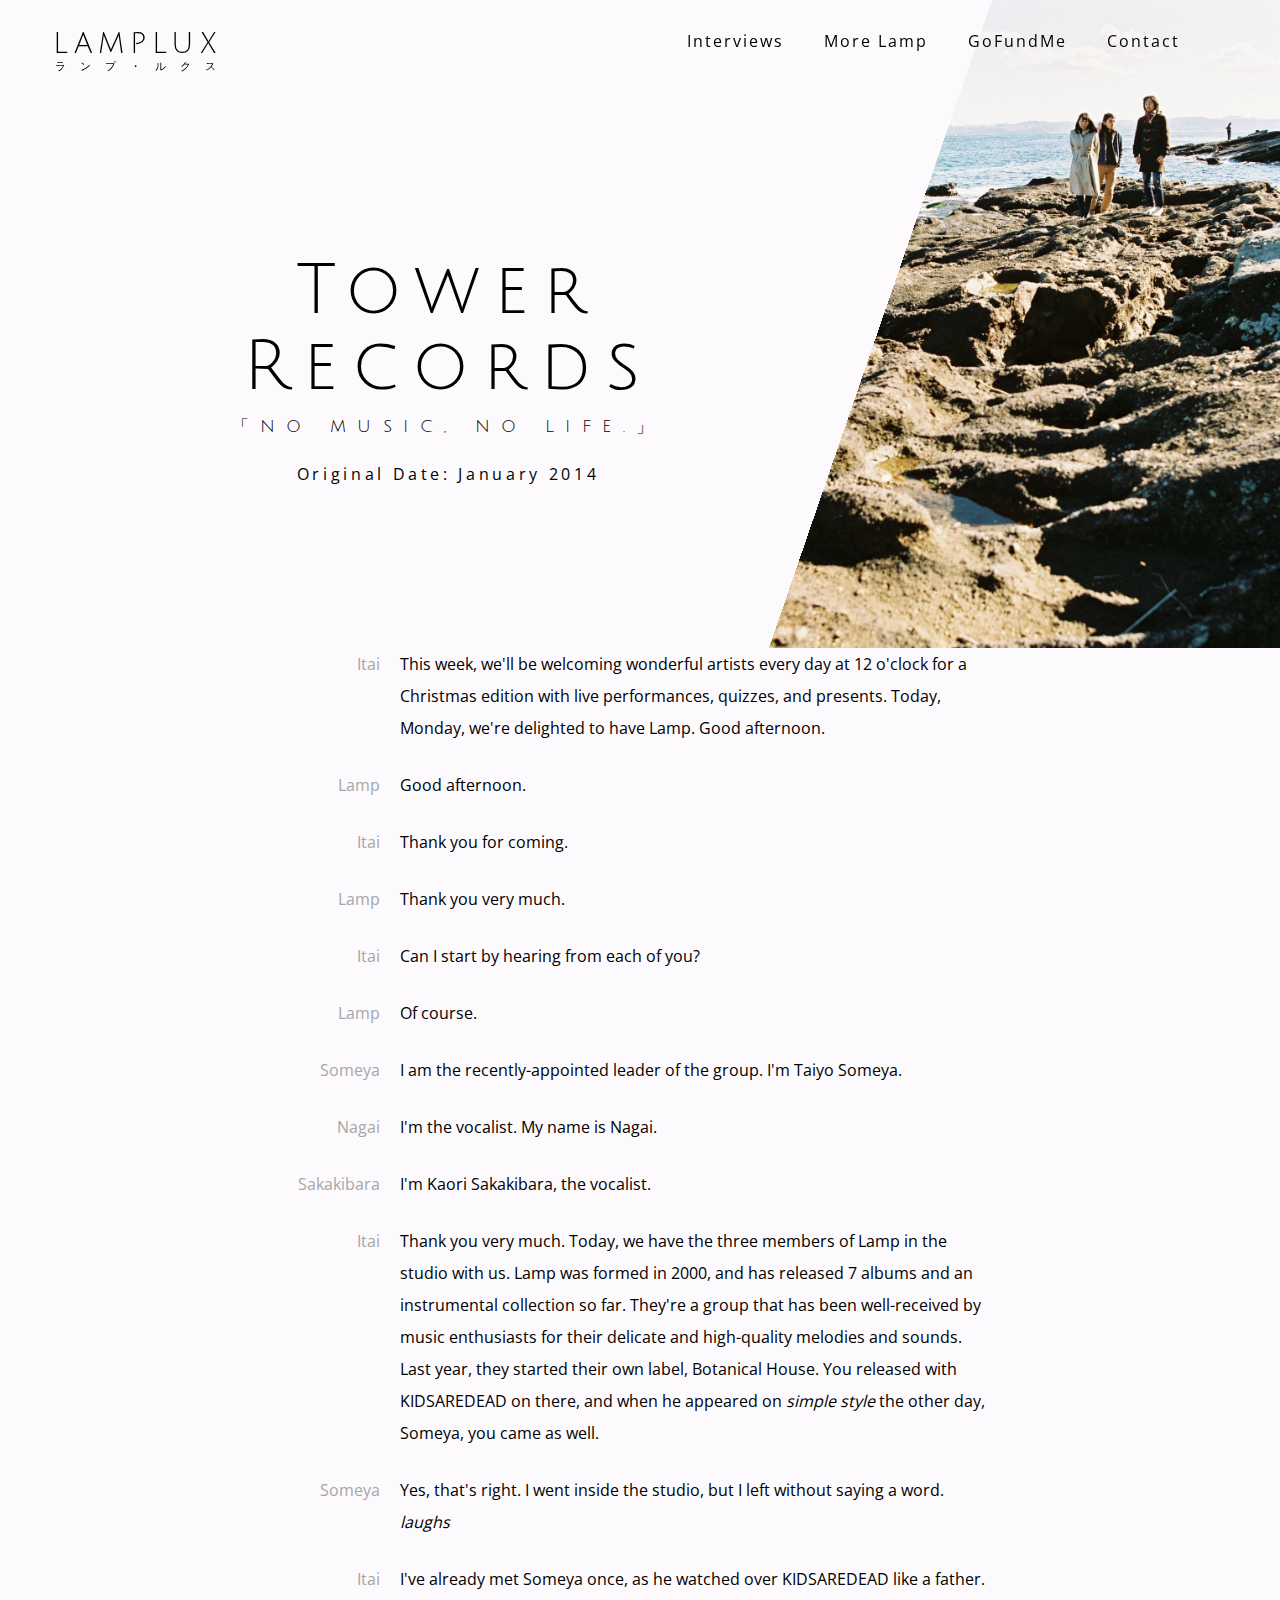
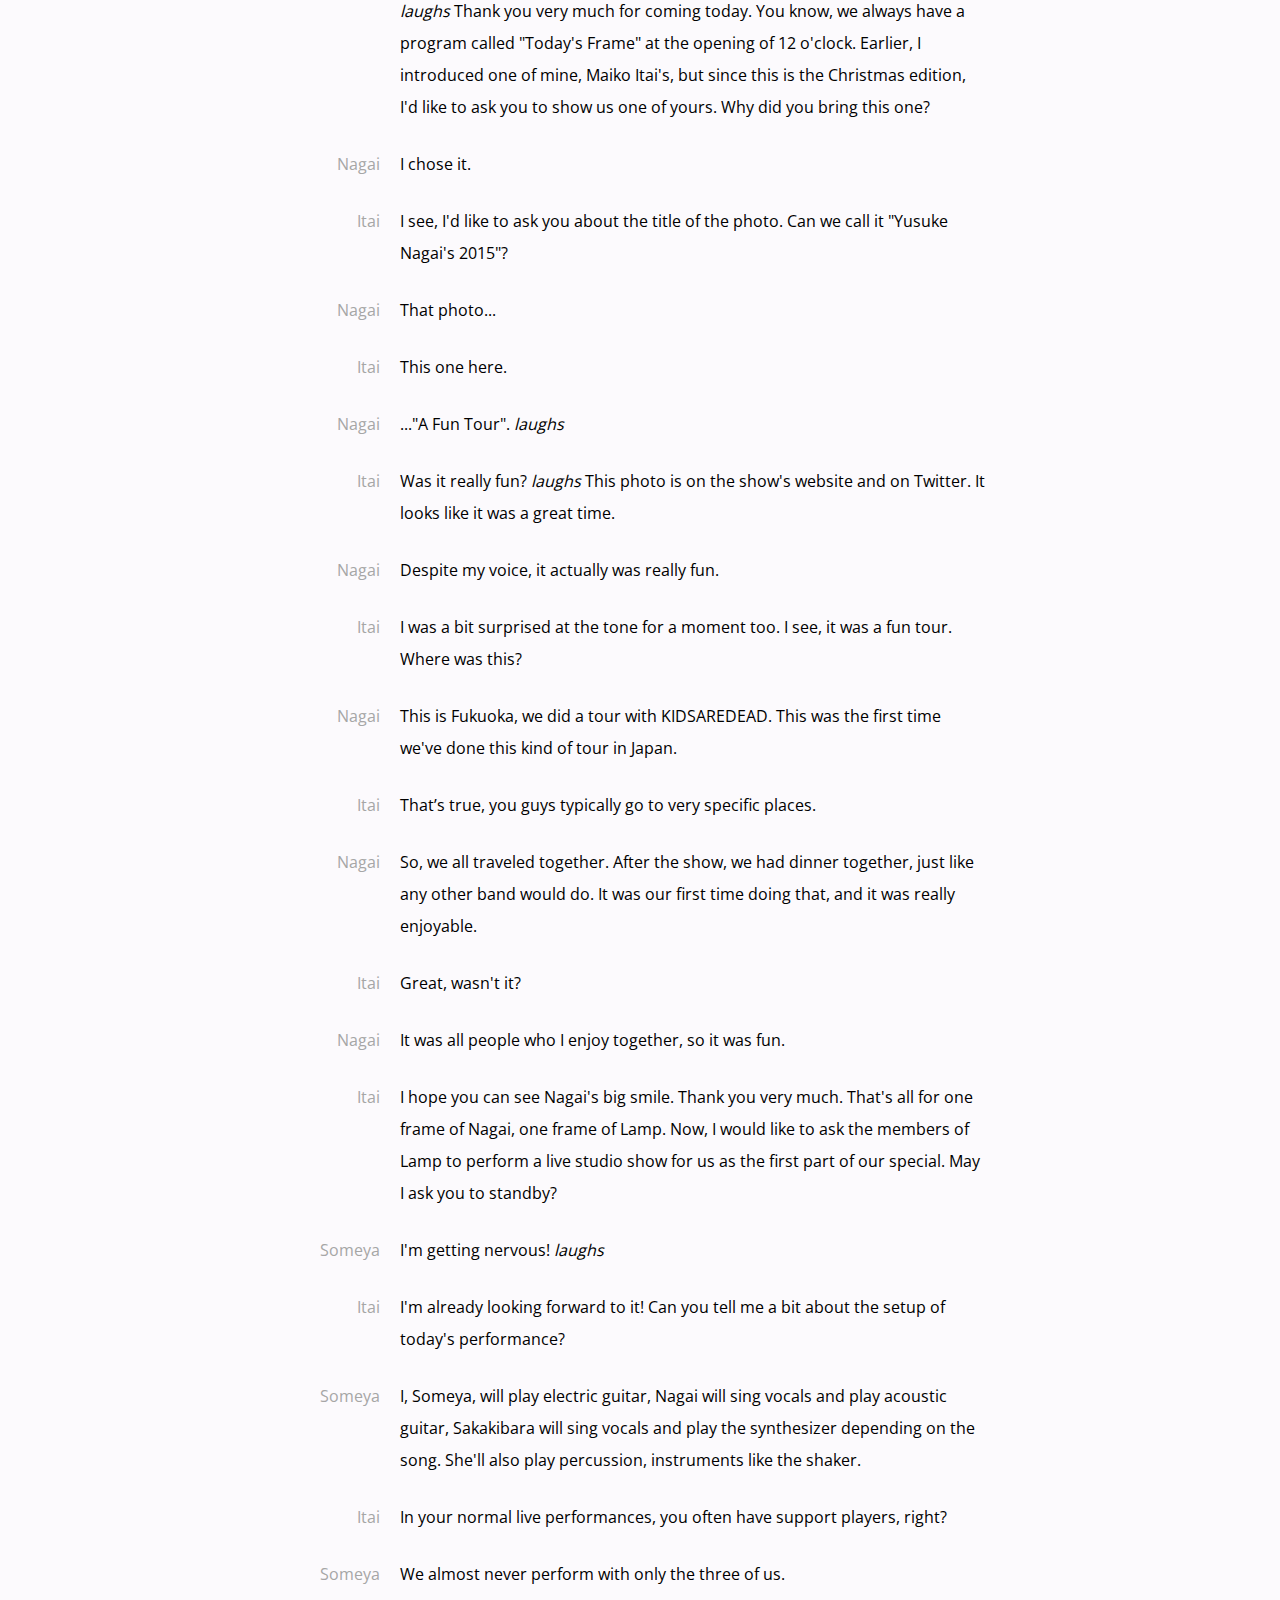
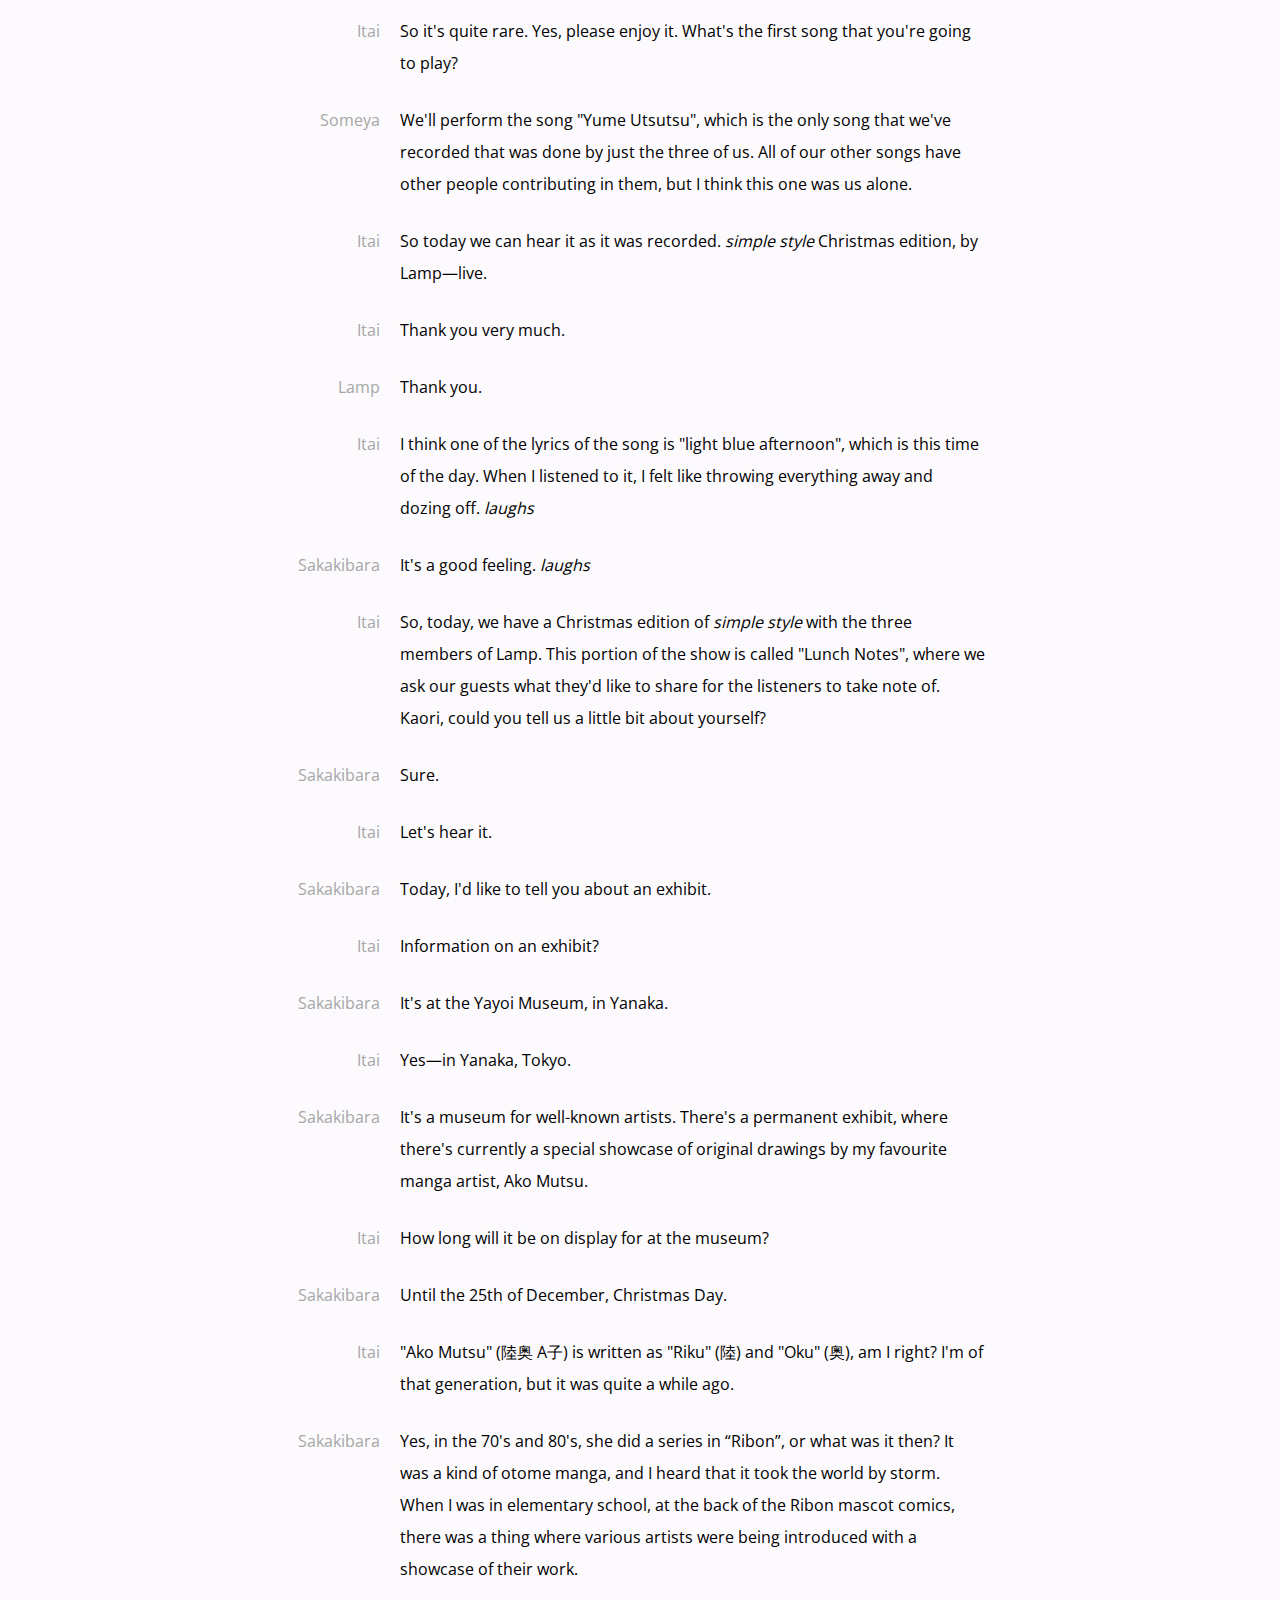
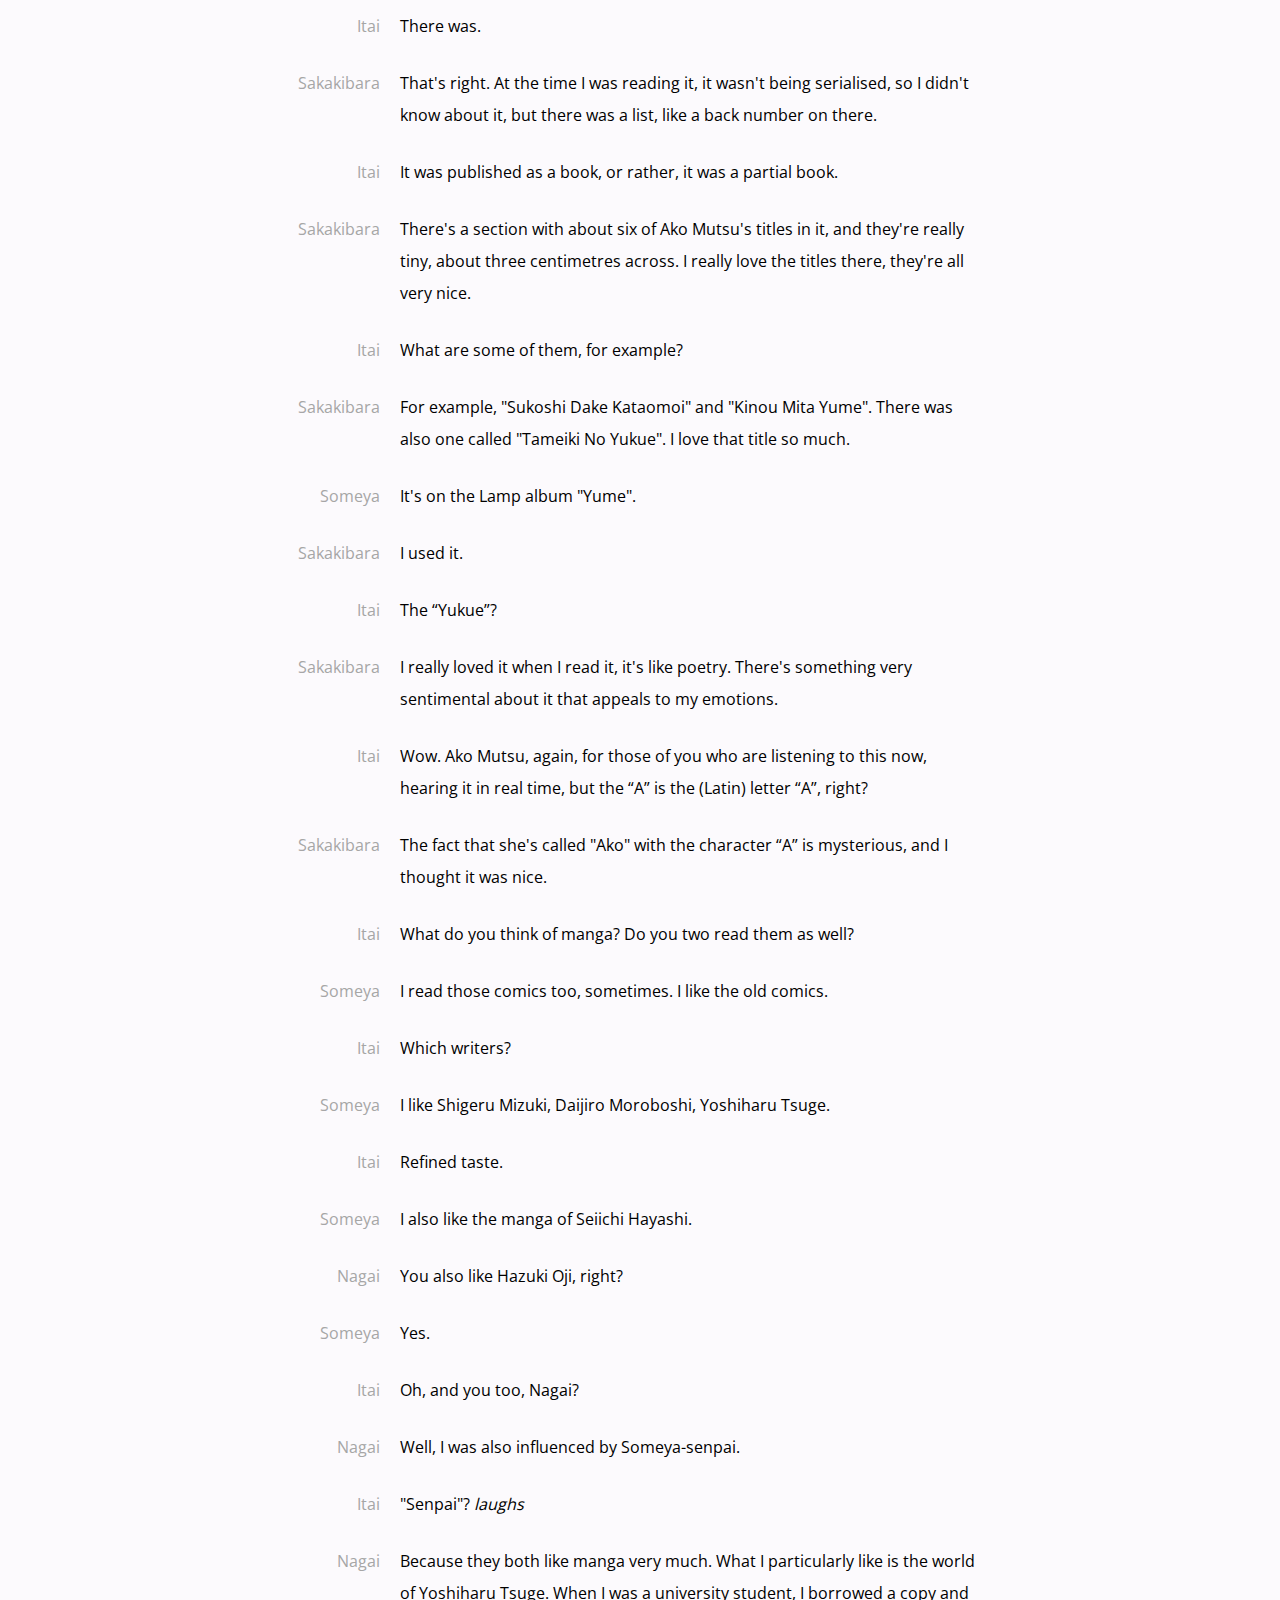
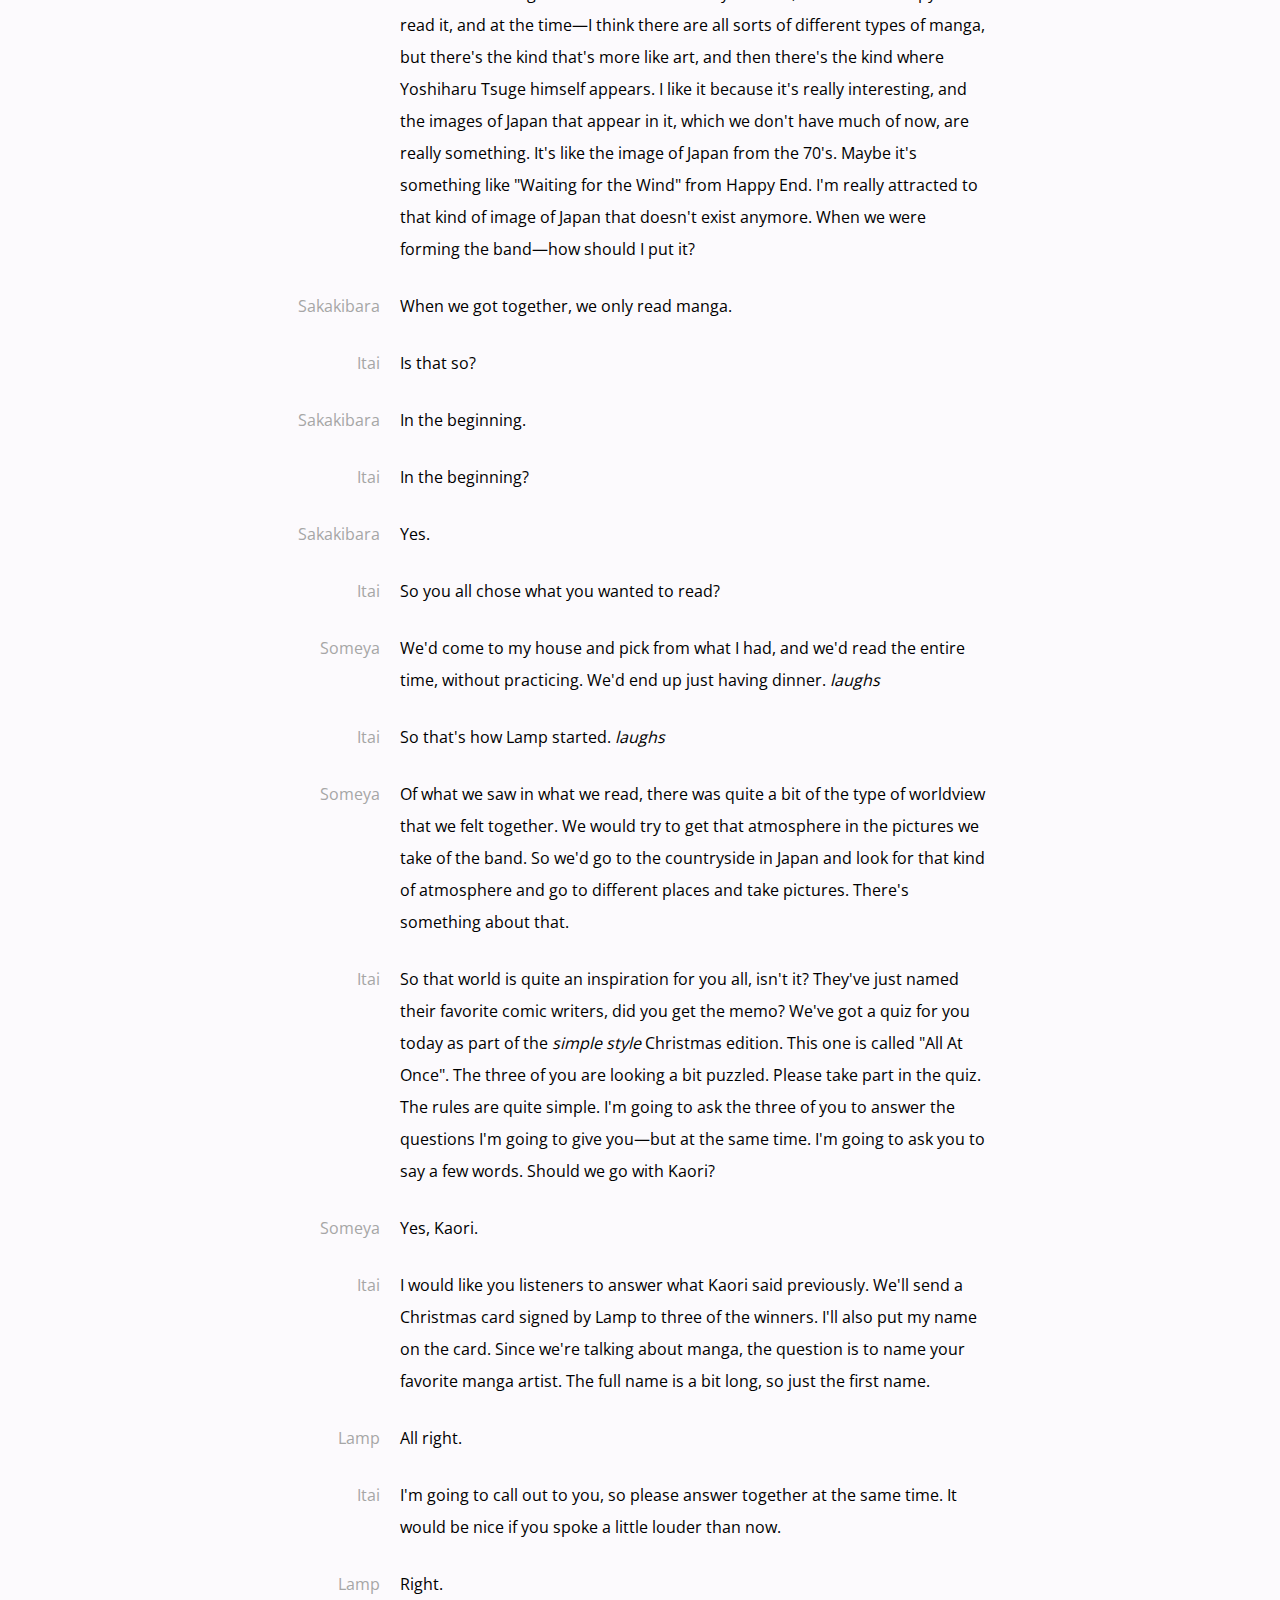
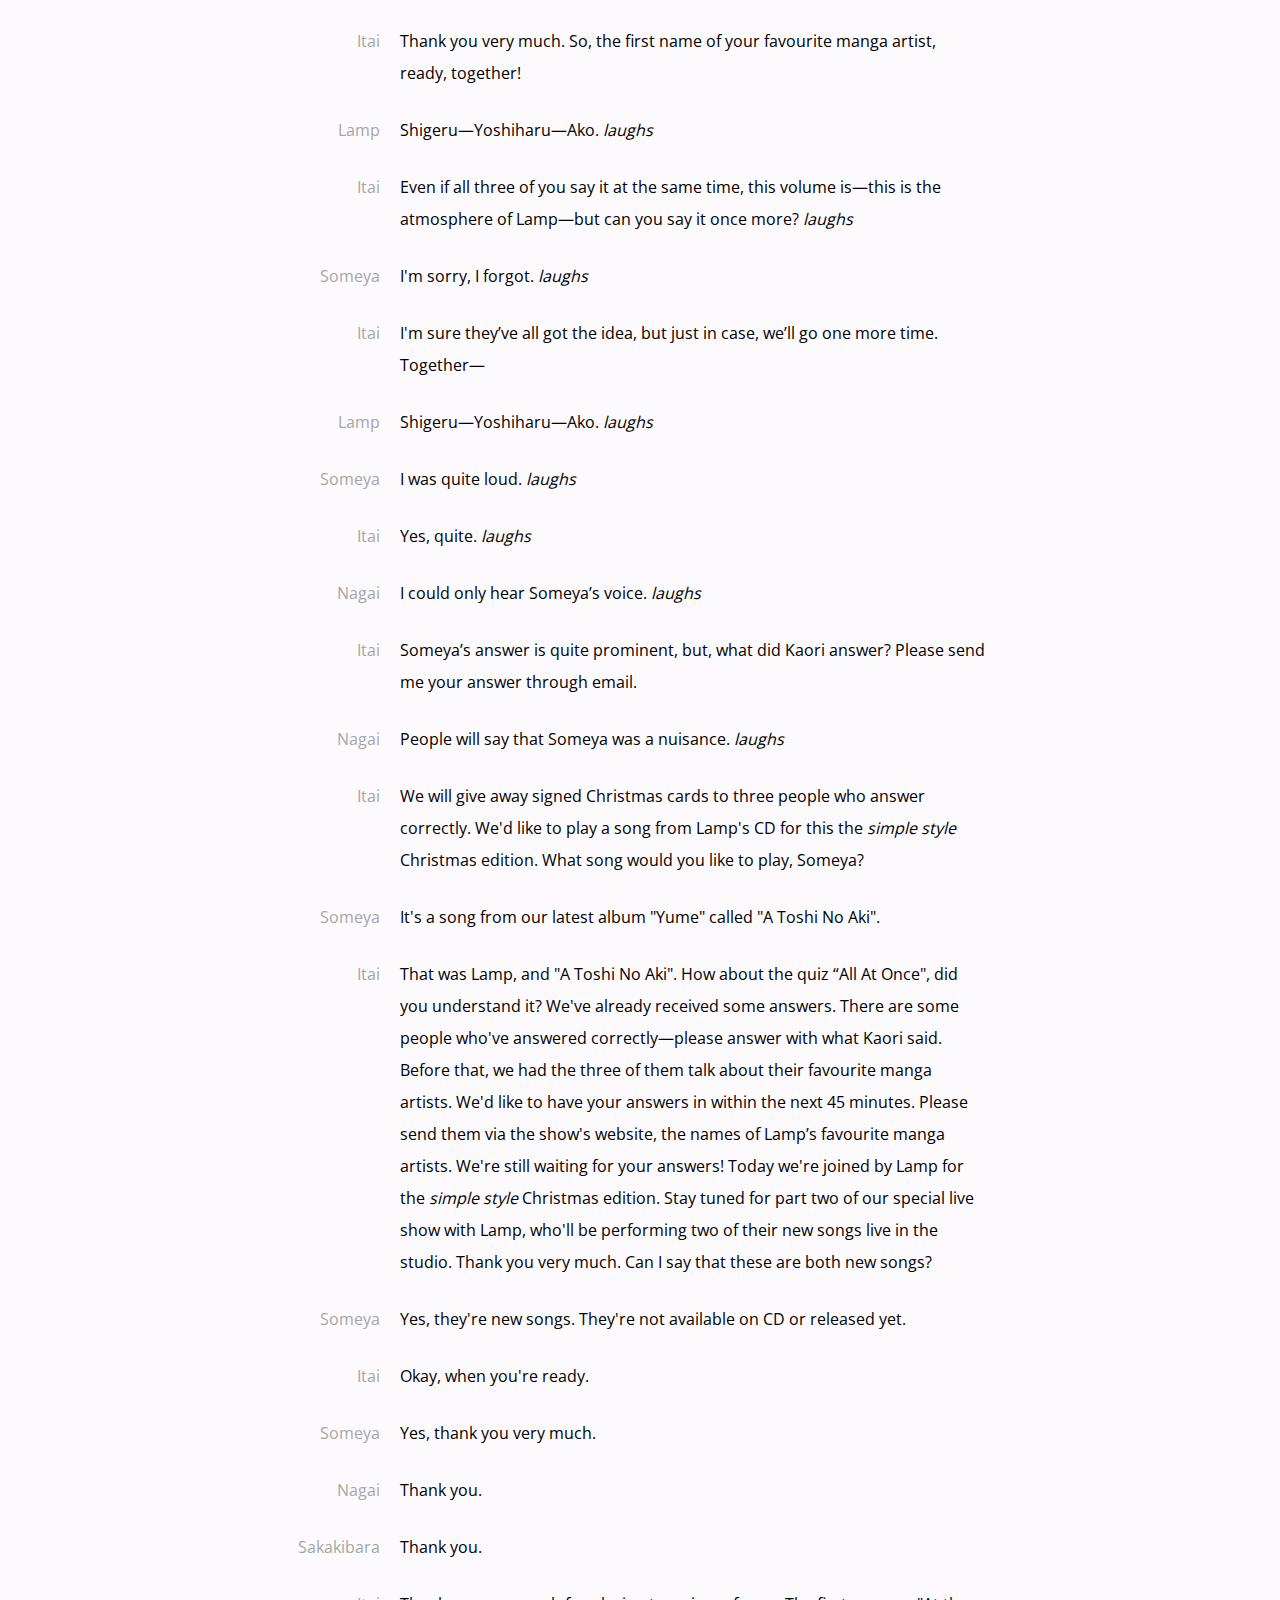
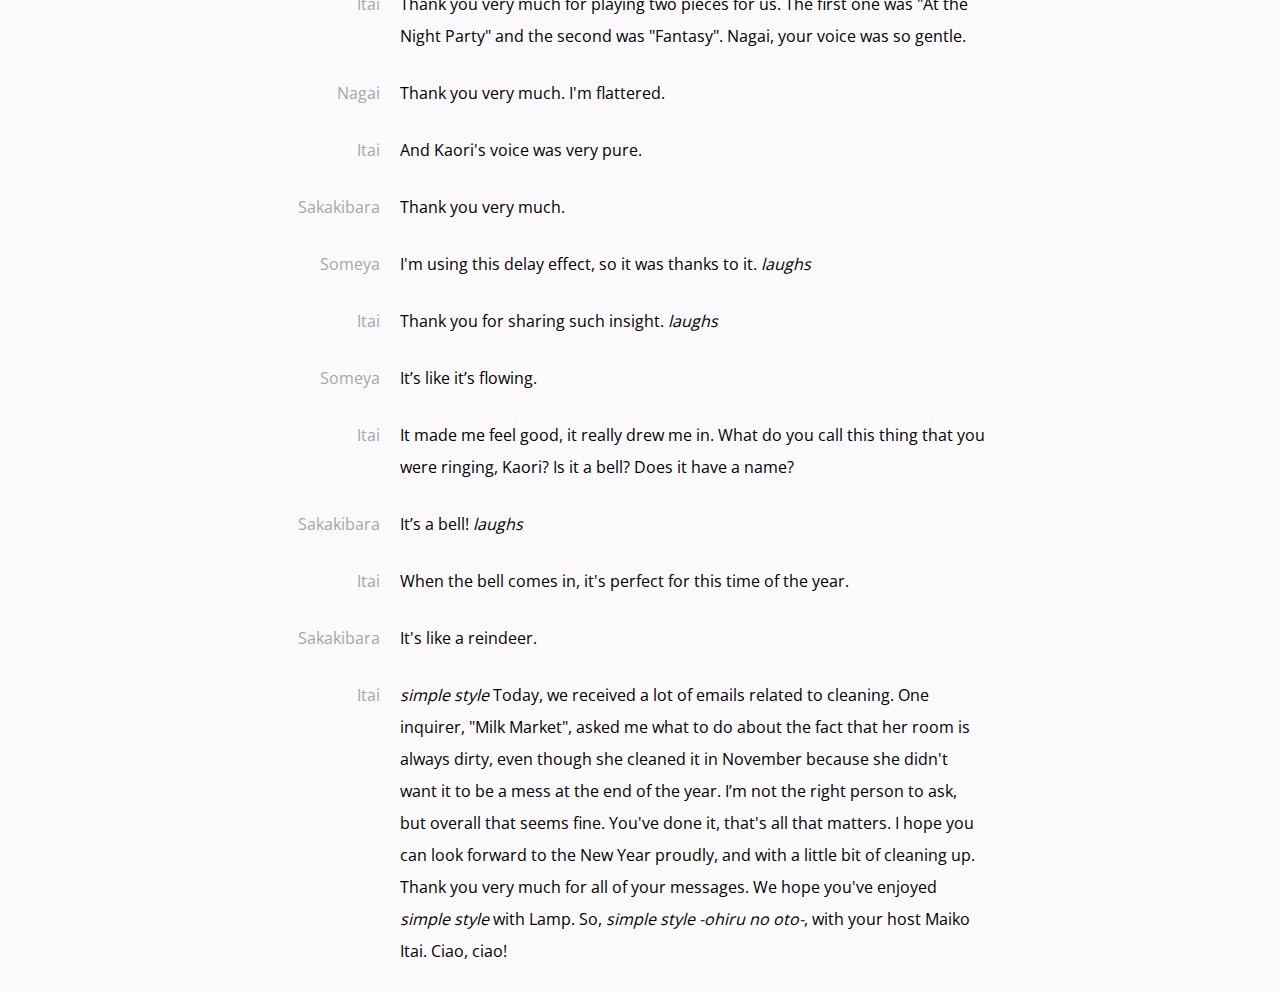
==== index.html @ 97c0807f "Impelement JS for printing article from JSON" ====
<!DOCTYPE html>
<html lang="en">
<head>
  <meta charset="UTF-8">
  <meta name="viewport" content="width=device-width, initial-scale=1.0"> <!-- displays site properly based on user's device -->
  <link rel="stylesheet" href="css/style.css">
  <link rel="icon" type="image/#" sizes="32x32" href="#">
  <meta property="og:title" content="#" />
  <meta property="og:description" content="#" />
  <meta property="og:type" content="article" />
  <meta property="og:image" content="#" />
  <meta property="og:image:type" content="image/#" />
  <meta property="og:image:width" content="#" />
  <meta property="og:image:height" content="#" />
  <meta property="og:image:alt" content="#" />
  <meta property="og:site_name" content="#" />
  <meta property="og:url" content="#" />
  
  <title>#</title>
</head>

  <body>
<div class="navigation">

  <input type="checkbox" class="navigation__checkbox" id="navi-toggle">
  <label for="navi-toggle" class="navigation__button">
      <span class="navigation__icon">&nbsp;</span>
  </label>

  <a href="#" class="navigation__logo">
    <span class="navigation__logo--primary">LAMPLUX</span>
    <span class="navigation__logo--sub">ランプ・ルクス</span>
  </a>

  <nav class="navigation__nav">
    <ul class="navigation__list">
      <li class="navigation__item"><a href="#" class="navigation__link">Interviews</a></li>
      <li class="navigation__item"><a href="#" class="navigation__link">More Lamp</a></li>
      <li class="navigation__item"><a href="#" class="navigation__link">GoFundMe</a></li>
      <li class="navigation__item"><a href="#" class="navigation__link">Contact</a></li>
    </ul>
  </nav>
</div>
    <main>
      <article>

        <header class="article-header">
          <div class="article-header__text-box">
            <h1 class="article-heading-primary">
              <span class="article-heading-primary--main">Tower <span class="u-display-block">Records</span></span>
              <span class="article-heading-primary--sub">「NO MUSIC, NO LIFE.」</span>
            </h1>
            <span class="article-heading-date">Original Date: <time datetime="2014-01">January 2014</time></span>
          </div>
        </header>
        <section class="article-interview-section" id="article-interview-section">

        </section>
      </article>
    </main>
    <script src="tower-records.js"></script>
  </body>
</html>
---- css/style.css ----
@keyframes moveInLeft {
  0% {
    opacity: 0;
    transform: translateX(-10rem); }
  100% {
    opacity: 1;
    transform: translate(0); } }

@keyframes moveInRight {
  0% {
    opacity: 0;
    transform: translateX(10rem); }
  100% {
    opacity: 1;
    transform: translateX(1.3rem); } }

@keyframes moveInBottom {
  0% {
    opacity: 0;
    transform: translateY(3rem); }
  100% {
    opacity: 1;
    transform: translate(0); } }

@keyframes fadeIn {
  0% {
    opacity: 0; }
  100% {
    opacity: 1; } }

*,
*::after,
*::before {
  margin: 0;
  padding: 0;
  box-sizing: inherit; }

html {
  font-size: 62.5%; }
  @media (max-width: 75em) {
    html {
      font-size: 56.25%; } }
  @media (max-width: 56.25em) {
    html {
      font-size: 37.5%; } }
  @media (min-width: 112.5em) {
    html {
      font-size: 75%; } }

body {
  box-sizing: border-box;
  min-height: 100vh; }

/* julius-sans-one-regular - latin */
@font-face {
  font-family: 'Julius Sans One';
  font-style: normal;
  font-weight: 400;
  src: url("../fonts/julius-sans-one-v14-latin-regular.eot");
  /* IE9 Compat Modes */
  src: local(""), url("../fonts/julius-sans-one-v14-latin-regular.eot?#iefix") format("embedded-opentype"), url("../fonts/julius-sans-one-v14-latin-regular.woff2") format("woff2"), url("../fonts/julius-sans-one-v14-latin-regular.woff") format("woff"), url("../fonts/julius-sans-one-v14-latin-regular.ttf") format("truetype"), url("../fonts/julius-sans-one-v14-latin-regular.svg#JuliusSansOne") format("svg");
  /* Legacy iOS */ }

/* open-sans-300 - latin */
@font-face {
  font-family: 'Open Sans';
  font-style: normal;
  font-weight: 300;
  src: url("../fonts/open-sans-v29-latin-300.eot");
  /* IE9 Compat Modes */
  src: local(""), url("../fonts/open-sans-v29-latin-300.eot?#iefix") format("embedded-opentype"), url("../fonts/open-sans-v29-latin-300.woff2") format("woff2"), url("../fonts/open-sans-v29-latin-300.woff") format("woff"), url("../fonts/open-sans-v29-latin-300.ttf") format("truetype"), url("../fonts/open-sans-v29-latin-300.svg#OpenSans") format("svg");
  /* Legacy iOS */ }

/* open-sans-regular - latin */
@font-face {
  font-family: 'Open Sans';
  font-style: normal;
  font-weight: 400;
  src: url("../fonts/open-sans-v29-latin-regular.eot");
  /* IE9 Compat Modes */
  src: local(""), url("../fonts/open-sans-v29-latin-regular.eot?#iefix") format("embedded-opentype"), url("../fonts/open-sans-v29-latin-regular.woff2") format("woff2"), url("../fonts/open-sans-v29-latin-regular.woff") format("woff"), url("../fonts/open-sans-v29-latin-regular.ttf") format("truetype"), url("../fonts/open-sans-v29-latin-regular.svg#OpenSans") format("svg");
  /* Legacy iOS */ }

.u-margin-top {
  margin-top: 3rem !important; }

.u-display-block {
  display: block !important; }

.navigation {
  display: flex;
  align-items: center;
  justify-content: space-between;
  z-index: 1;
  position: fixed;
  width: 100%;
  padding: 1.5rem 5rem; }
  .navigation__logo:link, .navigation__logo:visited {
    color: #000;
    text-decoration: none;
    font-family: Julius Sans One;
    text-align: center;
    transform: translateY(1rem);
    transition: all .3s; }
  .navigation__logo > * {
    display: block; }
  .navigation__logo--primary {
    font-size: 2.8rem;
    letter-spacing: .56rem; }
  .navigation__logo--sub {
    font-size: 1.12rem;
    letter-spacing: 1.397rem;
    transform: translateX(0.5rem); }
  .navigation__logo:hover {
    color: #787878; }
  .navigation__list {
    display: flex;
    align-items: center;
    justify-content: flex-end;
    gap: 4rem;
    padding: 1.5rem 5rem;
    font-size: 1.6rem;
    font-family: Open Sans;
    list-style: none; }
  .navigation__link:link, .navigation__link:visited {
    color: #000;
    text-decoration: none;
    letter-spacing: .2rem;
    transition: all .3s; }
  .navigation__link:hover {
    color: #787878; }
  .navigation__checkbox, .navigation__button {
    display: none; }
  @media (max-width: 56.25em) {
    .navigation__list {
      display: none; }
    .navigation__button {
      display: inherit;
      height: calc((0.8rem * 2) + (2px * 3));
      align-items: center;
      order: 1;
      cursor: pointer; }
    .navigation__icon {
      position: relative; }
      .navigation__icon, .navigation__icon::before, .navigation__icon::after {
        width: 3rem;
        height: 2px;
        background-color: #000;
        display: inline-block; }
      .navigation__icon::before, .navigation__icon::after {
        content: "";
        position: absolute;
        left: 0; }
      .navigation__icon::before {
        top: -0.8rem; }
      .navigation__icon::after {
        top: 0.8rem; }
    .navigation__checkbox:checked + .navigation__button,
    .navigation__checkbox:checked ~ .navigation__logo {
      z-index: 1; }
    .navigation__checkbox:checked ~ .navigation__nav {
      background-color: #FCFAFD;
      min-height: 100vh;
      min-width: 100vw;
      position: fixed;
      top: 50%;
      left: 50%;
      transform: translate(-50%, -50%); }
    .navigation__checkbox:checked ~ .navigation__nav > .navigation__list {
      display: flex;
      flex-direction: column;
      font-size: 3.6rem;
      gap: 13rem;
      position: absolute;
      top: 50%;
      left: 50%;
      transform: translate(-50%, -50%); } }

body {
  background-color: #FCFAFD; }

.header {
  min-height: 100vh;
  background-image: linear-gradient(109deg, #fcfafd 0%, #fcfafd 66%, transparent 38%), url(../img/1.jpg);
  background-size: cover, 40.4%;
  background-position: top right;
  background-repeat: no-repeat; }
  .header__text-box {
    position: absolute;
    top: 50%;
    left: 35%;
    transform: translate(-50%, -50%);
    text-align: center; }

.heading-primary {
  font-family: Julius Sans One; }
  .heading-primary > * {
    display: block; }
  .heading-primary--main {
    font-size: 9rem;
    font-weight: 300;
    letter-spacing: 1.8rem;
    animation-name: moveInLeft;
    animation-duration: 3s; }
  .heading-primary--sub {
    font-size: 3.6rem;
    font-weight: 500;
    letter-spacing: 4.49rem;
    transform: translateX(1.3rem);
    white-space: nowrap;
    animation-name: moveInRight;
    animation-duration: 3s; }
    .heading-primary--sub span {
      -webkit-text-stroke: 0.14rem #000;
      -webkit-text-fill-color: transparent;
      color: #000; }
  .heading-primary--caption {
    font-family: Open Sans;
    font-size: 2rem;
    font-weight: 300;
    letter-spacing: .2rem;
    padding: 2.5rem 0;
    color: #787878;
    animation-name: fadeIn;
    animation-duration: 3s; }
    .heading-primary--caption span {
      display: inherit;
      padding-top: 0.6rem; }

.btn:link, .btn:visited {
  font-family: Open Sans;
  font-size: 2.7rem;
  letter-spacing: .5rem;
  color: #000;
  transition: all .2s;
  text-decoration: none;
  border-bottom: 1px solid black;
  display: inline-block;
  animation-name: moveInBottom;
  animation-duration: 3s; }

.btn:hover {
  color: #787878;
  border-color: #787878; }

@media (max-width: 56.25em) {
  .header {
    background-image: linear-gradient(to bottom, rgba(0, 0, 0, 0) 0%, rgba(0, 0, 0, 0) 20%, #FCFAFD 51%), url(../img/1.jpg);
    background-size: cover;
    background-position: 50% 20%; }
    .header__text-box {
      transform: translate(-50%, 16%);
      left: 50%; } }

.article-header {
  height: 72vh;
  background-image: linear-gradient(109deg, #fcfafd 0%, #fcfafd 66%, transparent 38%), url(../img/1.jpg);
  background-size: cover, 40.4%;
  background-position: top right;
  background-repeat: no-repeat; }
  .article-header__text-box {
    position: absolute;
    top: 50%;
    left: 35%;
    transform: translate(-50%, -85%);
    text-align: center; }
    .article-header__text-box > * {
      display: block; }

.article-heading-primary {
  font-family: Julius Sans One; }
  .article-heading-primary > * {
    display: block; }
  .article-heading-primary--main {
    font-size: 7rem;
    letter-spacing: 1.4rem;
    font-weight: 400;
    margin-bottom: 1rem; }
  .article-heading-primary--sub {
    font-size: 1.7rem;
    letter-spacing: 1.14rem;
    font-weight: 400;
    margin-bottom: 2.5rem; }

.article-heading-date {
  font-family: Open Sans;
  font-size: 1.6rem;
  letter-spacing: .366rem;
  font-weight: 400; }

.article-interview-section {
  display: flex;
  flex-direction: column;
  align-items: center;
  font-family: Open Sans;
  font-size: 1.6rem; }

.dialogue-box {
  display: flex;
  font-size: 1.6rem;
  justify-content: flex-end;
  gap: 2rem;
  padding-bottom: 2.5rem;
  line-height: 2;
  width: 69rem; }

.dialogue-author {
  text-align: right;
  color: #a6a6a6; }

.dialogue-text {
  width: 58.5rem; }
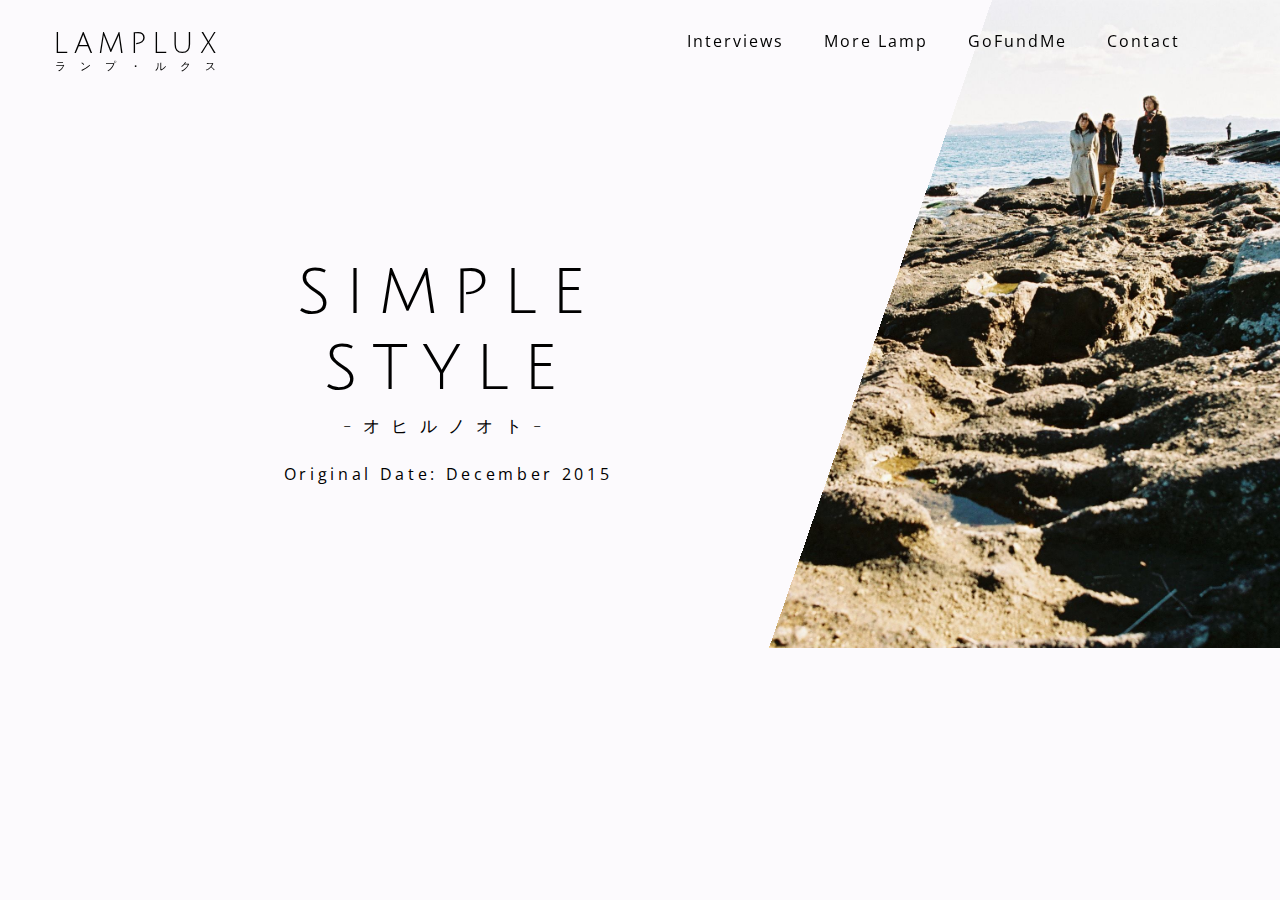
==== commit 738c13f9: "Clean up codebase" ====
--- a/index.html
+++ b/index.html
@@ -47,17 +47,18 @@
         <header class="article-header">
           <div class="article-header__text-box">
             <h1 class="article-heading-primary">
-              <span class="article-heading-primary--main">Tower <span class="u-display-block">Records</span></span>
-              <span class="article-heading-primary--sub">「NO MUSIC, NO LIFE.」</span>
+              <span class="article-heading-primary--main">simple <span class="u-display-block">style</span></span>
+              <span class="article-heading-primary--sub">-オヒルノオト-</span>
             </h1>
-            <span class="article-heading-date">Original Date: <time datetime="2014-01">January 2014</time></span>
+            <span class="article-heading-date">Original Date: <time datetime="2015-12">December 2015</time></span>
           </div>
         </header>
-        <section class="article-interview-section" id="article-interview-section">
 
+        <section class="section-interview" id="section-interview">
         </section>
+
       </article>
     </main>
-    <script src="tower-records.js"></script>
+    <script src="simple-style.js"></script>
   </body>
 </html>--- a/css/style.css
+++ b/css/style.css
@@ -86,6 +86,38 @@
 
 .u-display-block {
   display: block !important; }
+
+.section-interview {
+  display: flex;
+  flex-direction: column;
+  align-items: center;
+  font-family: Open Sans;
+  font-size: 1.6rem;
+  margin-top: 3rem; }
+  .section-interview__article-block {
+    font-size: 1.6rem;
+    margin-bottom: 2.5rem;
+    line-height: 2;
+    width: 69rem; }
+    .section-interview__article-block--dialogue {
+      display: flex;
+      justify-content: flex-end;
+      gap: 2rem; }
+    .section-interview__article-block--context {
+      text-align: center; }
+    .section-interview__article-block--image {
+      text-align: center; }
+  .section-interview__dialogue-author {
+    text-align: right;
+    color: #a6a6a6; }
+  .section-interview__dialogue-text {
+    width: 58.5rem; }
+  .section-interview__context-text {
+    font-style: italic; }
+  .section-interview__image {
+    height: 100%;
+    max-height: 34rem;
+    border-radius: .5rem; }
 
 .navigation {
   display: flex;
@@ -287,26 +319,3 @@
   font-size: 1.6rem;
   letter-spacing: .366rem;
   font-weight: 400; }
-
-.article-interview-section {
-  display: flex;
-  flex-direction: column;
-  align-items: center;
-  font-family: Open Sans;
-  font-size: 1.6rem; }
-
-.dialogue-box {
-  display: flex;
-  font-size: 1.6rem;
-  justify-content: flex-end;
-  gap: 2rem;
-  padding-bottom: 2.5rem;
-  line-height: 2;
-  width: 69rem; }
-
-.dialogue-author {
-  text-align: right;
-  color: #a6a6a6; }
-
-.dialogue-text {
-  width: 58.5rem; }
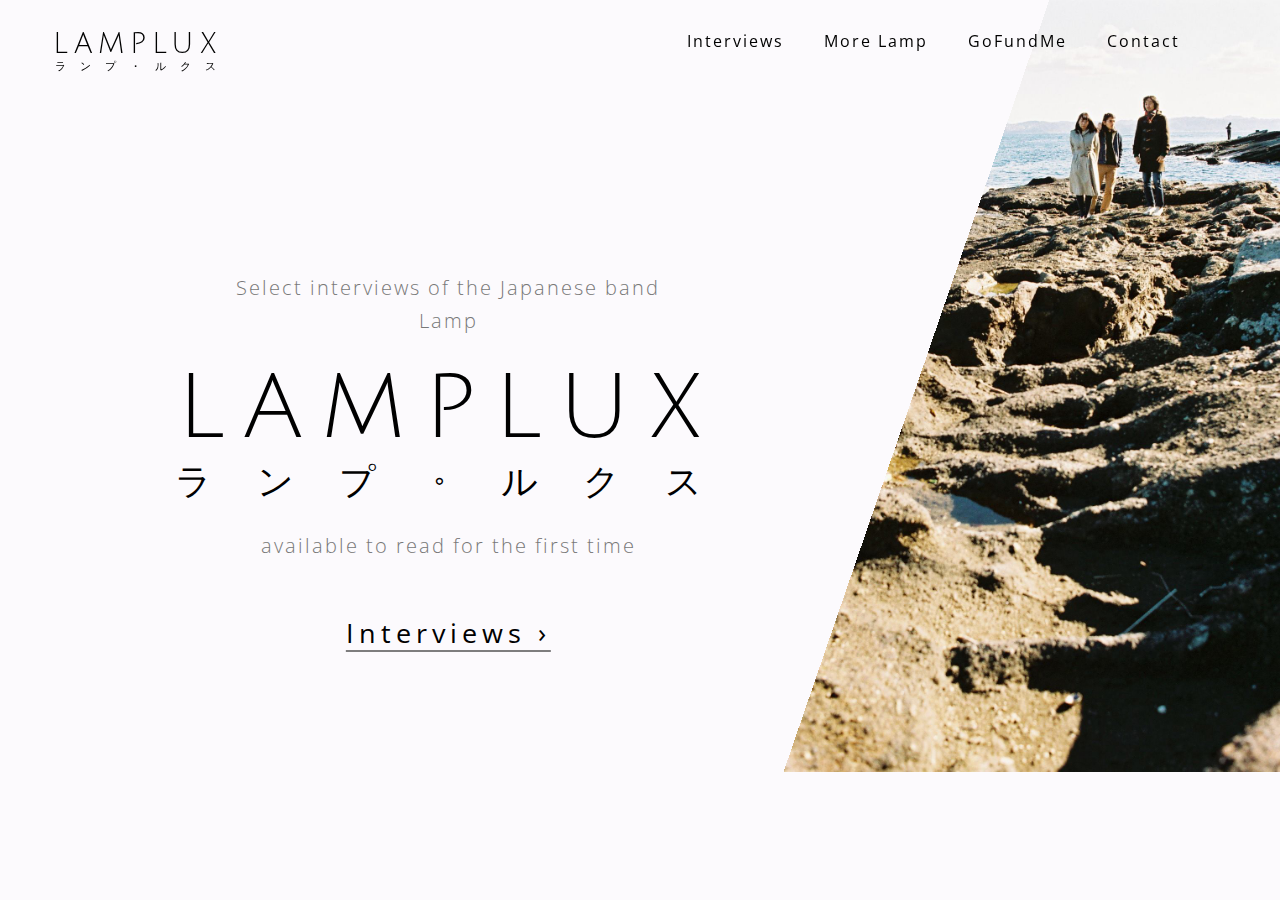
==== commit e0434bae: "Rename interviews & text article-related info for easier differentiation" ====
--- a/index.html
+++ b/index.html
@@ -1,64 +1,41 @@
 <!DOCTYPE html>
 <html lang="en">
-<head>
-  <meta charset="UTF-8">
-  <meta name="viewport" content="width=device-width, initial-scale=1.0"> <!-- displays site properly based on user's device -->
-  <link rel="stylesheet" href="css/style.css">
-  <link rel="icon" type="image/#" sizes="32x32" href="#">
-  <meta property="og:title" content="#" />
-  <meta property="og:description" content="#" />
-  <meta property="og:type" content="article" />
-  <meta property="og:image" content="#" />
-  <meta property="og:image:type" content="image/#" />
-  <meta property="og:image:width" content="#" />
-  <meta property="og:image:height" content="#" />
-  <meta property="og:image:alt" content="#" />
-  <meta property="og:site_name" content="#" />
-  <meta property="og:url" content="#" />
-  
-  <title>#</title>
-</head>
+  <head>
+    <meta charset="UTF-8">
+    <meta name="viewport" content="width=device-width, initial-scale=1.0"> <!-- displays site properly based on user's device -->
+    <link rel="icon" type="image/png" sizes="32x32" href="#">
+    <meta property="og:title" content="LAMPLUX - Interviews of the Japanese band Lamp" />
+    <meta property="og:description" content="Select interviews of the Japanese band Lamp, available to read for the first time." />
+    <meta property="og:type" content="website" />
+    <meta property="og:image" content="https://i.ibb.co/FqsMtDk/ll-1.png" />
+    <meta property="og:image:type" content="image/png" />
+    <meta property="og:image:width" content="1920" />
+    <meta property="og:image:height" content="1005" />
+    <meta property="og:image:alt" content="The homepage of LAMPLUX" />
+    <meta property="og:site_name" content="LAMPLUX" />
+    <meta property="og:url" content="https://www.lamplux.org" />
+
+    <script type="module" src="navigation.js"></script>
+    <link rel="stylesheet" href="css/style.css">
+    
+    <title>LAMPLUX</title>
+  </head>
 
   <body>
-<div class="navigation">
+    <nav-bar class="navigation"></nav-bar>
+    <main>
+      <header class="header">
+        <div class="header__text-box">
+          <h1 class="heading">
+            <span class="heading__caption">Select interviews of the Japanese band <span>Lamp</span></span>
+            <span class="heading__primary">LAMPLUX</span>
+            <span class="heading__secondary">ランプ<span>・</span>ルクス</span>
+            <span class="heading__caption">available to read for the first time</span>
+          </h1>
 
-  <input type="checkbox" class="navigation__checkbox" id="navi-toggle">
-  <label for="navi-toggle" class="navigation__button">
-      <span class="navigation__icon">&nbsp;</span>
-  </label>
-
-  <a href="#" class="navigation__logo">
-    <span class="navigation__logo--primary">LAMPLUX</span>
-    <span class="navigation__logo--sub">ランプ・ルクス</span>
-  </a>
-
-  <nav class="navigation__nav">
-    <ul class="navigation__list">
-      <li class="navigation__item"><a href="#" class="navigation__link">Interviews</a></li>
-      <li class="navigation__item"><a href="#" class="navigation__link">More Lamp</a></li>
-      <li class="navigation__item"><a href="#" class="navigation__link">GoFundMe</a></li>
-      <li class="navigation__item"><a href="#" class="navigation__link">Contact</a></li>
-    </ul>
-  </nav>
-</div>
-    <main>
-      <article>
-
-        <header class="article-header">
-          <div class="article-header__text-box">
-            <h1 class="article-heading-primary">
-              <span class="article-heading-primary--main">simple <span class="u-display-block">style</span></span>
-              <span class="article-heading-primary--sub">-オヒルノオト-</span>
-            </h1>
-            <span class="article-heading-date">Original Date: <time datetime="2015-12">December 2015</time></span>
-          </div>
-        </header>
-
-        <section class="section-interview" id="section-interview">
-        </section>
-
-      </article>
+          <a href="#" class="btn u-margin-top">Interviews &rsaquo;</a>
+        </div>
+      </header>
     </main>
-    <script src="simple-style.js"></script>
   </body>
 </html>--- a/css/style.css
+++ b/css/style.css
@@ -87,34 +87,103 @@
 .u-display-block {
   display: block !important; }
 
-.section-interview {
+.card:link, .card:visited {
+  display: flex;
+  text-align: center;
+  height: 16rem;
+  width: 55.7rem;
+  border-radius: .5rem;
+  box-shadow: 0 1.5rem 4rem rgba(0, 0, 0, 0.15);
+  overflow: hidden;
+  cursor: pointer;
+  text-decoration: none;
+  color: #000; }
+
+.card__pane-top {
+  display: inherit;
+  flex-direction: column;
+  justify-content: center;
+  width: 66%;
+  transition: color .5s; }
+
+.card__pane-bottom {
+  width: 34%;
+  background-size: cover;
+  position: relative; }
+  .card__pane-bottom--simple-style {
+    background-position: bottom;
+    background-image: url(../img/3.jpg); }
+  .card__pane-bottom--tower-records {
+    background-image: url(../img/2.jpg); }
+  .card__pane-bottom::before {
+    content: "";
+    height: 100%;
+    width: 100%;
+    position: absolute;
+    top: 0;
+    left: 0;
+    background-color: #FCFAFD;
+    opacity: 0;
+    transition: opacity .5s; }
+
+.card__heading {
+  display: inherit;
+  flex-direction: column;
+  font-family: Julius Sans One;
+  font-weight: 400;
+  padding-bottom: 1rem; }
+  .card__heading--primary {
+    font-size: 4.2rem;
+    letter-spacing: .84rem;
+    margin-bottom: .6rem; }
+  .card__heading--secondary {
+    font-size: 1rem;
+    letter-spacing: .67rem; }
+
+.card__date {
+  font-family: Open Sans;
+  font-size: 1.2rem;
+  letter-spacing: .1rem; }
+
+.card:hover .card__pane-top {
+  color: #787878; }
+
+.card:hover .card__pane-bottom::before {
+  opacity: .6; }
+
+.section-text-article {
   display: flex;
   flex-direction: column;
   align-items: center;
   font-family: Open Sans;
   font-size: 1.6rem;
-  margin-top: 3rem; }
-  .section-interview__article-block {
+  padding: 3rem 1rem; }
+  .section-text-article__text-article-block {
     font-size: 1.6rem;
     margin-bottom: 2.5rem;
     line-height: 2;
-    width: 69rem; }
-    .section-interview__article-block--dialogue {
+    max-width: 69rem;
+    width: 100%; }
+    .section-text-article__text-article-block--dialogue {
       display: flex;
       justify-content: flex-end;
       gap: 2rem; }
-    .section-interview__article-block--context {
+    .section-text-article__text-article-block--context {
       text-align: center; }
-    .section-interview__article-block--image {
+    .section-text-article__text-article-block--image {
       text-align: center; }
-  .section-interview__dialogue-author {
+  .section-text-article__dialogue-author {
+    flex: 1;
     text-align: right;
     color: #a6a6a6; }
-  .section-interview__dialogue-text {
-    width: 58.5rem; }
-  .section-interview__context-text {
+  .section-text-article__dialogue-text {
+    flex: 6; }
+    @media (max-width: 37.5em) {
+      .section-text-article__dialogue-text {
+        flex: 5; } }
+  .section-text-article__context-text {
     font-style: italic; }
-  .section-interview__image {
+  .section-text-article__image {
     height: 100%;
     max-height: 34rem;
     border-radius: .5rem; }
@@ -139,7 +208,7 @@
   .navigation__logo--primary {
     font-size: 2.8rem;
     letter-spacing: .56rem; }
-  .navigation__logo--sub {
+  .navigation__logo--secondary {
     font-size: 1.12rem;
     letter-spacing: 1.397rem;
     transform: translateX(0.5rem); }
@@ -208,6 +277,15 @@
       left: 50%;
       transform: translate(-50%, -50%); } }
 
+.scrolled-down, .scrolled-up, .page-top {
+  transition: transform 0.5s ease-in-out; }
+
+.scrolled-down {
+  transform: translateY(-100%); }
+
+.scrolled-up {
+  transform: initial; }
+
 body {
   background-color: #FCFAFD; }
 
@@ -224,17 +302,17 @@
     transform: translate(-50%, -50%);
     text-align: center; }
 
-.heading-primary {
+.heading {
   font-family: Julius Sans One; }
-  .heading-primary > * {
+  .heading > * {
     display: block; }
-  .heading-primary--main {
+  .heading__primary {
     font-size: 9rem;
     font-weight: 300;
     letter-spacing: 1.8rem;
     animation-name: moveInLeft;
     animation-duration: 3s; }
-  .heading-primary--sub {
+  .heading__secondary {
     font-size: 3.6rem;
     font-weight: 500;
     letter-spacing: 4.49rem;
@@ -242,11 +320,11 @@
     white-space: nowrap;
     animation-name: moveInRight;
     animation-duration: 3s; }
-    .heading-primary--sub span {
+    .heading__secondary span {
       -webkit-text-stroke: 0.14rem #000;
       -webkit-text-fill-color: transparent;
       color: #000; }
-  .heading-primary--caption {
+  .heading__caption {
     font-family: Open Sans;
     font-size: 2rem;
     font-weight: 300;
@@ -255,7 +333,7 @@
     color: #787878;
     animation-name: fadeIn;
     animation-duration: 3s; }
-    .heading-primary--caption span {
+    .heading__caption span {
       display: inherit;
       padding-top: 0.6rem; }
 
@@ -284,12 +362,32 @@
       transform: translate(-50%, 16%);
       left: 50%; } }
 
+.section-interviews {
+  display: flex;
+  flex-direction: column;
+  justify-content: center;
+  align-items: center;
+  gap: 6rem; }
+
+.heading-interviews {
+  font-family: Open Sans;
+  font-size: 3rem;
+  letter-spacing: .6rem;
+  font-weight: 400;
+  padding-top: 10rem;
+  margin-bottom: 4.5rem;
+  text-align: center; }
+
 .article-header {
   height: 72vh;
-  background-image: linear-gradient(109deg, #fcfafd 0%, #fcfafd 66%, transparent 38%), url(../img/1.jpg);
   background-size: cover, 40.4%;
-  background-position: top right;
   background-repeat: no-repeat; }
+  .article-header--tower-records {
+    background-image: linear-gradient(109deg, #fcfafd 0%, #fcfafd 66%, transparent 38%), url(../img/2.jpg);
+    background-position: top right; }
+  .article-header--simple-style {
+    background-image: linear-gradient(109deg, #fcfafd 0%, #fcfafd 66%, transparent 38%), url(../img/3.jpg);
+    background-position: 100% 100%; }
   .article-header__text-box {
     position: absolute;
     top: 50%;
@@ -299,23 +397,38 @@
     .article-header__text-box > * {
       display: block; }
 
-.article-heading-primary {
+.article-heading {
   font-family: Julius Sans One; }
-  .article-heading-primary > * {
+  .article-heading > * {
     display: block; }
-  .article-heading-primary--main {
+  .article-heading__primary {
     font-size: 7rem;
     letter-spacing: 1.4rem;
     font-weight: 400;
     margin-bottom: 1rem; }
-  .article-heading-primary--sub {
+  .article-heading__secondary {
     font-size: 1.7rem;
     letter-spacing: 1.14rem;
     font-weight: 400;
     margin-bottom: 2.5rem; }
-
-.article-heading-date {
-  font-family: Open Sans;
-  font-size: 1.6rem;
-  letter-spacing: .366rem;
-  font-weight: 400; }
+  .article-heading__date {
+    font-family: Open Sans;
+    font-size: 1.6rem;
+    letter-spacing: .366rem;
+    font-weight: 400; }
+
+@media (max-width: 56.25em) {
+  .article-header--simple-style {
+    background-image: linear-gradient(to bottom, rgba(0, 0, 0, 0) 0%, rgba(0, 0, 0, 0) 20%, #FCFAFD 51%), url(../img/3.jpg);
+    background-size: cover;
+    background-position: 100% 193%; }
+    .article-header--simple-style__text-box {
+      transform: translate(-50%, 16%);
+      left: 50%; }
+  .article-header--tower-records {
+    background-image: linear-gradient(to bottom, rgba(0, 0, 0, 0) 0%, rgba(0, 0, 0, 0) 20%, #FCFAFD 51%), url(../img/2.jpg);
+    background-size: cover;
+    background-position: 100% 100%; }
+    .article-header--tower-records__text-box {
+      transform: translate(-50%, 16%);
+      left: 50%; } }
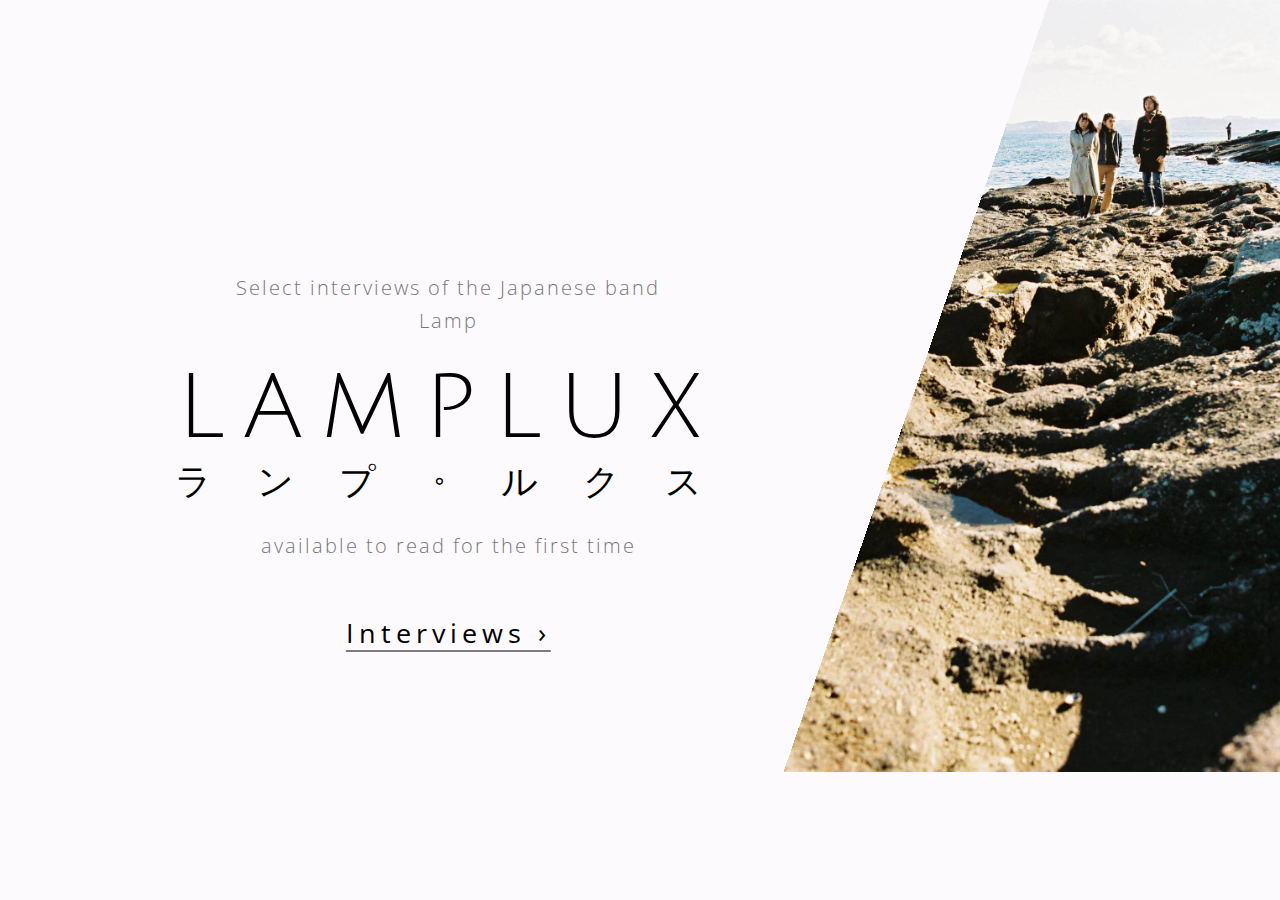
==== commit 74c12d82: "Set image dimension info on OG tags" ====
--- a/index.html
+++ b/index.html
@@ -3,8 +3,8 @@
   <head>
     <meta charset="UTF-8">
     <meta name="viewport" content="width=device-width, initial-scale=1.0"> <!-- displays site properly based on user's device -->
-    <link rel="icon" type="image/png" sizes="32x32" href="#">
-    <meta property="og:title" content="LAMPLUX - Interviews of the Japanese band Lamp" />
+    <link rel="icon" type="image/#" sizes="32x32" href="#">
+    <meta property="og:title" content="Home" />
     <meta property="og:description" content="Select interviews of the Japanese band Lamp, available to read for the first time." />
     <meta property="og:type" content="website" />
     <meta property="og:image" content="https://i.ibb.co/FqsMtDk/ll-1.png" />
--- a/css/style.css
+++ b/css/style.css
@@ -192,7 +192,7 @@
   display: flex;
   align-items: center;
   justify-content: space-between;
-  z-index: 1;
+  z-index: 2;
   position: fixed;
   width: 100%;
   padding: 1.5rem 5rem; }
@@ -258,7 +258,7 @@
         top: 0.8rem; }
     .navigation__checkbox:checked + .navigation__button,
     .navigation__checkbox:checked ~ .navigation__logo {
-      z-index: 1; }
+      z-index: 2; }
     .navigation__checkbox:checked ~ .navigation__nav {
       background-color: #FCFAFD;
       min-height: 100vh;
@@ -277,7 +277,7 @@
       left: 50%;
       transform: translate(-50%, -50%); } }
 
-.scrolled-down, .scrolled-up, .page-top {
+.scrolled-down, .scrolled-up {
   transition: transform 0.5s ease-in-out; }
 
 .scrolled-down {
@@ -379,7 +379,7 @@
   text-align: center; }
 
 .article-header {
-  height: 72vh;
+  height: 49.6rem;
   background-size: cover, 40.4%;
   background-repeat: no-repeat; }
   .article-header--tower-records {
@@ -389,11 +389,8 @@
     background-image: linear-gradient(109deg, #fcfafd 0%, #fcfafd 66%, transparent 38%), url(../img/3.jpg);
     background-position: 100% 100%; }
   .article-header__text-box {
-    position: absolute;
-    top: 50%;
-    left: 35%;
-    transform: translate(-50%, -85%);
-    text-align: center; }
+    text-align: center;
+    transform: translate(-15%, 60%); }
     .article-header__text-box > * {
       display: block; }
 
@@ -418,17 +415,26 @@
     font-weight: 400; }
 
 @media (max-width: 56.25em) {
+  .article-header {
+    display: flex;
+    justify-content: center;
+    align-items: center;
+    background-size: cover;
+    min-height: 100vh; }
+    .article-header::before {
+      content: "";
+      height: 100%;
+      width: 100%;
+      position: absolute;
+      top: 0;
+      left: 0;
+      background-color: #FCFAFD;
+      opacity: 0.9; }
+    .article-header__text-box {
+      transform: initial;
+      z-index: 1; }
   .article-header--simple-style {
-    background-image: linear-gradient(to bottom, rgba(0, 0, 0, 0) 0%, rgba(0, 0, 0, 0) 20%, #FCFAFD 51%), url(../img/3.jpg);
-    background-size: cover;
-    background-position: 100% 193%; }
-    .article-header--simple-style__text-box {
-      transform: translate(-50%, 16%);
-      left: 50%; }
+    background-image: url(../img/3.jpg); }
   .article-header--tower-records {
-    background-image: linear-gradient(to bottom, rgba(0, 0, 0, 0) 0%, rgba(0, 0, 0, 0) 20%, #FCFAFD 51%), url(../img/2.jpg);
-    background-size: cover;
-    background-position: 100% 100%; }
-    .article-header--tower-records__text-box {
-      transform: translate(-50%, 16%);
-      left: 50%; } }
+    background-image: url(../img/2.jpg);
+    background-position: 50% 103%; } }
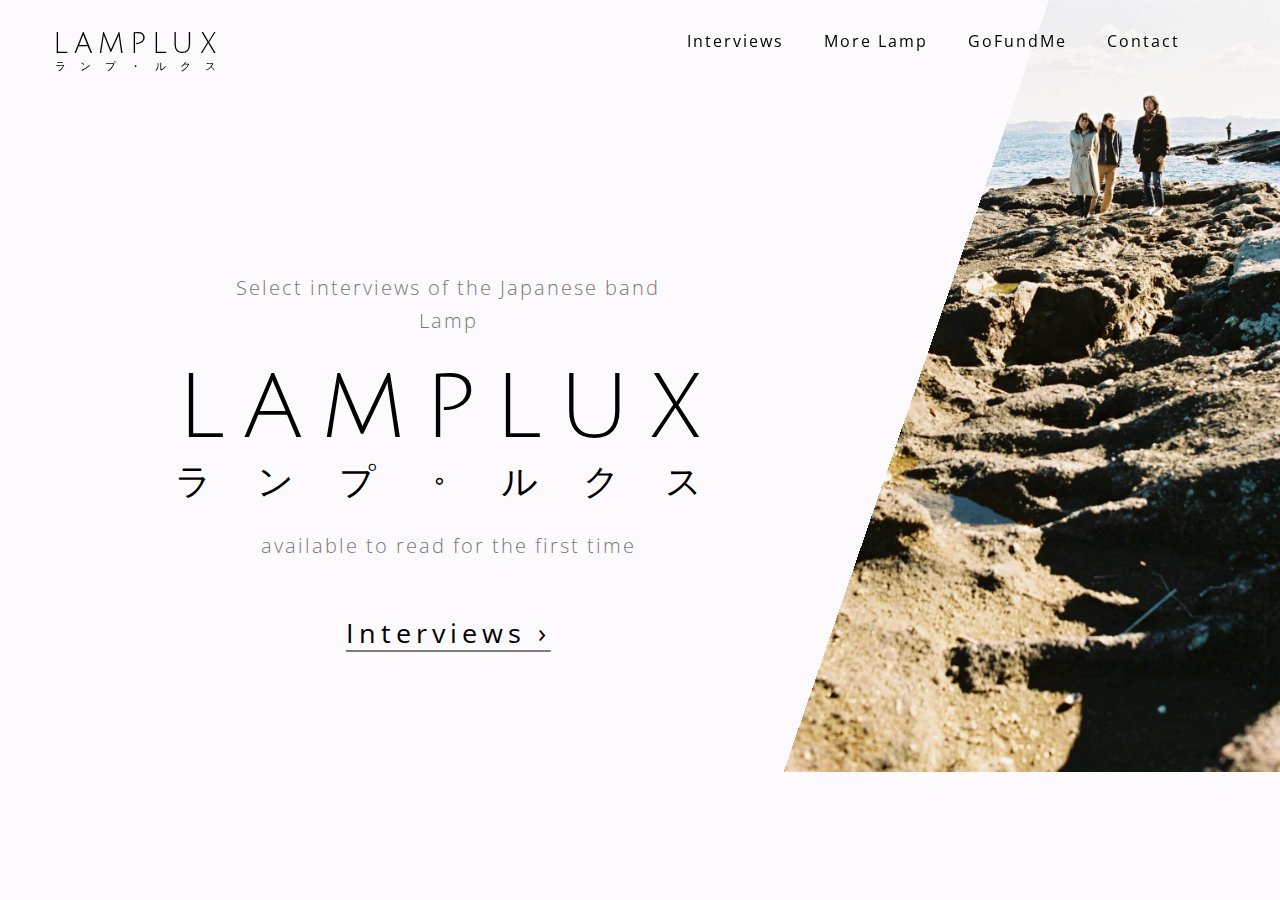
==== commit 0c093145: "Add favicon" ====
--- a/index.html
+++ b/index.html
@@ -7,13 +7,21 @@
     <meta property="og:title" content="Home" />
     <meta property="og:description" content="Select interviews of the Japanese band Lamp, available to read for the first time." />
     <meta property="og:type" content="website" />
-    <meta property="og:image" content="https://i.ibb.co/FqsMtDk/ll-1.png" />
+    <meta property="og:image" content="img/og-tag-home.png" />
     <meta property="og:image:type" content="image/png" />
     <meta property="og:image:width" content="1920" />
     <meta property="og:image:height" content="1005" />
     <meta property="og:image:alt" content="The homepage of LAMPLUX" />
     <meta property="og:site_name" content="LAMPLUX" />
     <meta property="og:url" content="https://www.lamplux.org" />
+
+    <link rel="apple-touch-icon" sizes="180x180" href="/apple-touch-icon.png">
+    <link rel="icon" type="image/png" sizes="32x32" href="/favicon-32x32.png">
+    <link rel="icon" type="image/png" sizes="16x16" href="/favicon-16x16.png">
+    <link rel="manifest" href="/site.webmanifest">
+    <link rel="mask-icon" href="/safari-pinned-tab.svg" color="#5bbad5">
+    <meta name="msapplication-TileColor" content="#da532c">
+    <meta name="theme-color" content="#ffffff">
 
     <script type="module" src="navigation.js"></script>
     <link rel="stylesheet" href="css/style.css">
@@ -33,7 +41,7 @@
             <span class="heading__caption">available to read for the first time</span>
           </h1>
 
-          <a href="#" class="btn u-margin-top">Interviews &rsaquo;</a>
+          <a href="https://www.lamplux.org/interviews.html" class="btn u-margin-top">Interviews &rsaquo;</a>
         </div>
       </header>
     </main>
